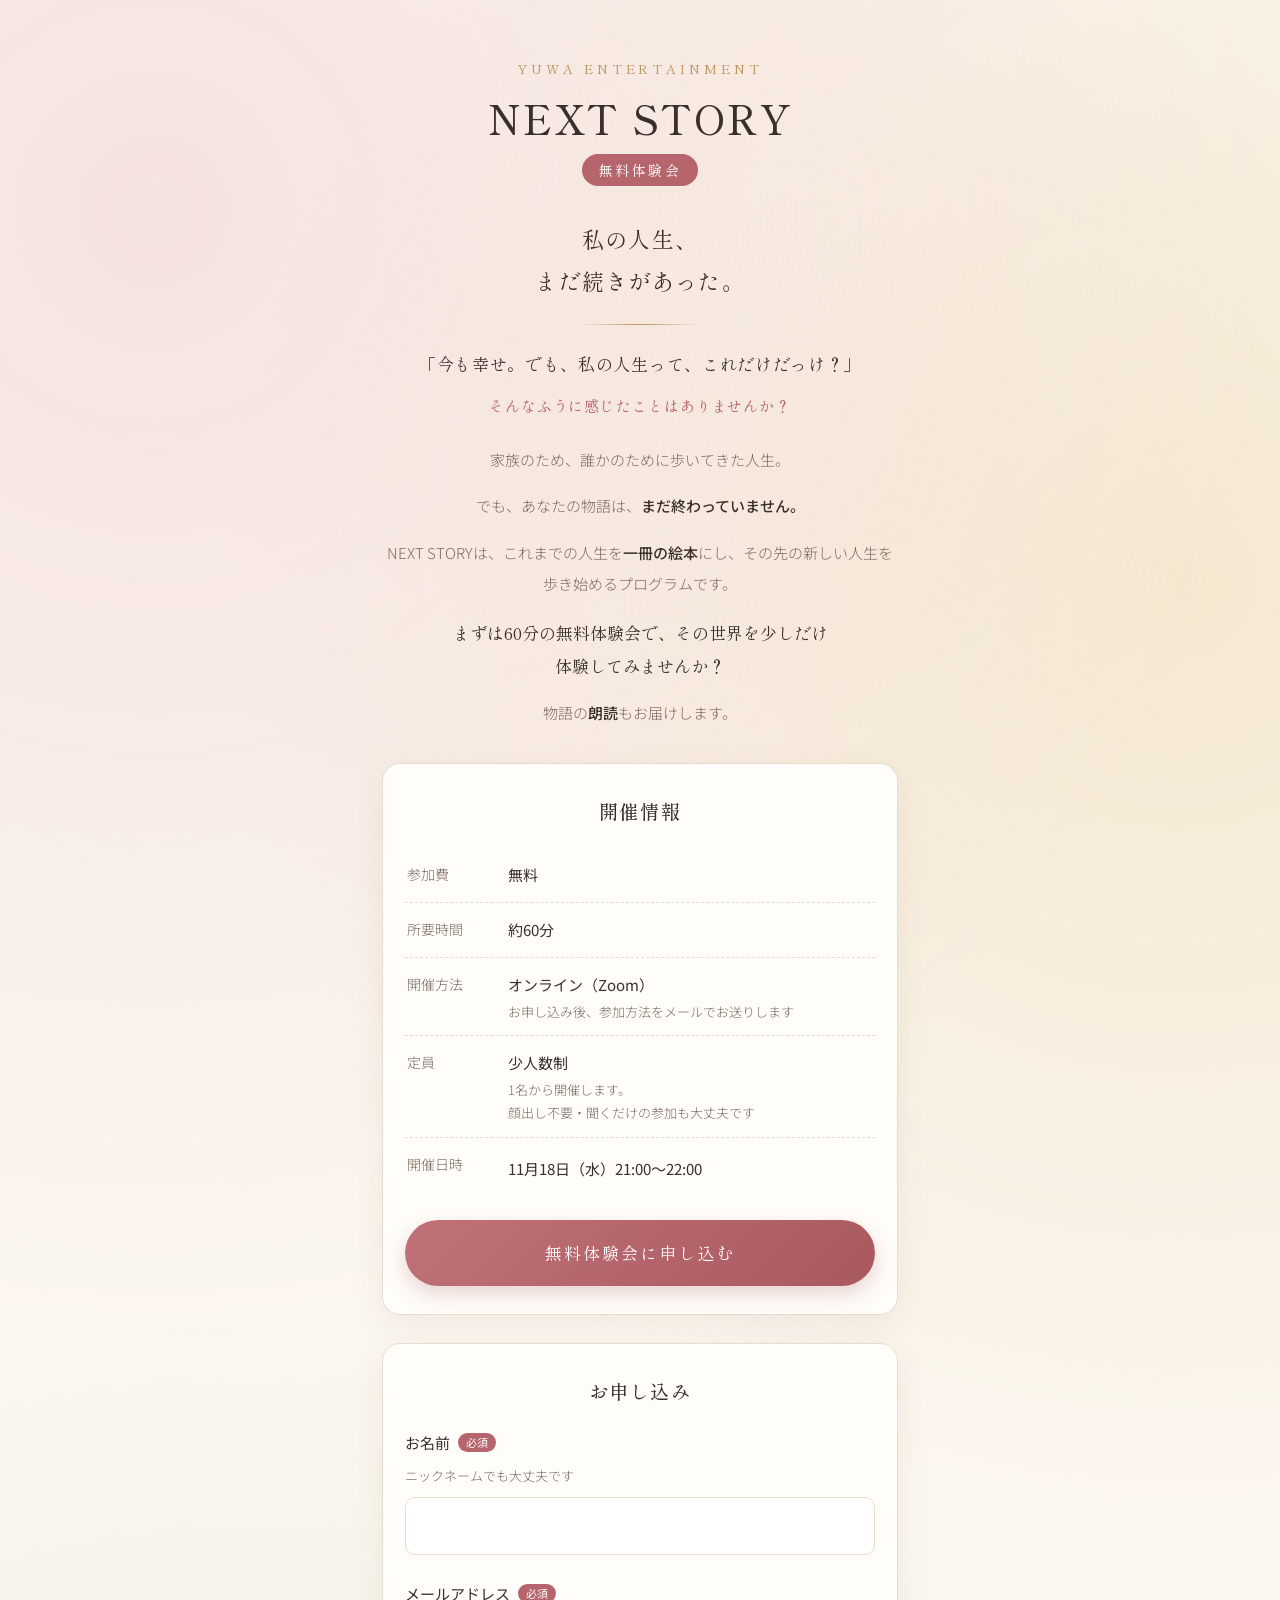
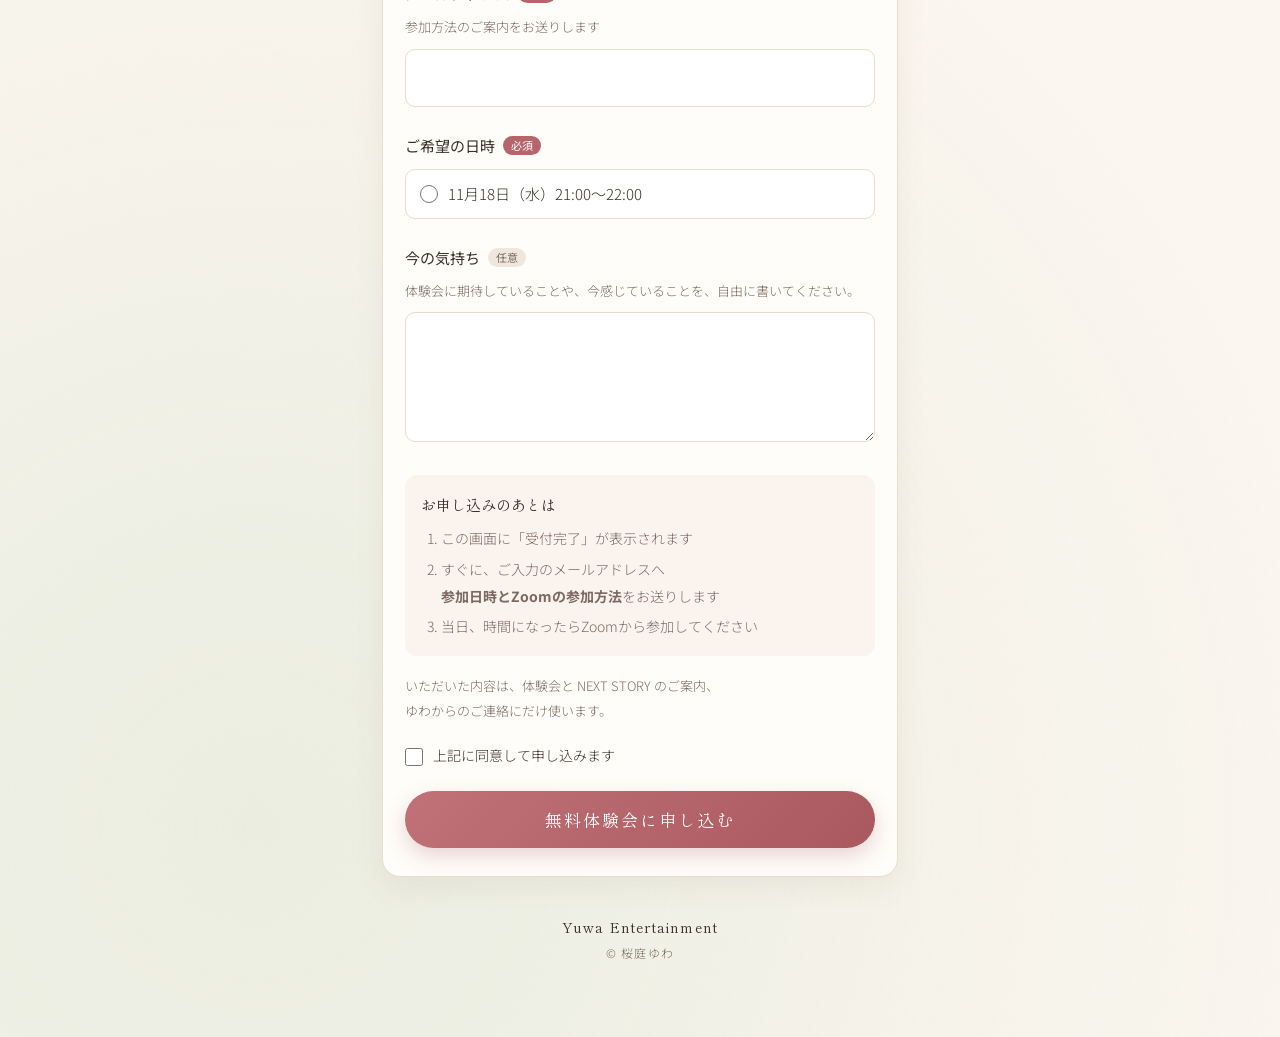
==== index.html @ d1884778 "体験会第1回の日時を11/18(水)21:00に設定 Co-Authored-By: Claude Opus 5.5 <noreply@anthropic.com> Claude-Session: h" ====
<!DOCTYPE html>
<html lang="ja">
<head>
<meta charset="UTF-8">
<meta name="viewport" content="width=device-width, initial-scale=1.0">
<meta name="color-scheme" content="light only">
<title>NEXT STORY 無料体験会｜Yuwa Entertainment</title>
<meta name="description" content="私の人生、まだ続きがあった。これまでの人生を一冊の絵本にし、その先の新しい人生を歩き始めるプログラム NEXT STORY。物語の朗読もお届けする、60分の無料オンライン体験会のお申し込みページです。">
<link rel="preconnect" href="https://fonts.googleapis.com">
<link rel="preconnect" href="https://fonts.gstatic.com" crossorigin>
<link href="https://fonts.googleapis.com/css2?family=Shippori+Mincho:wght@400;500;600&family=Noto+Sans+JP:wght@300;400;500&display=swap" rel="stylesheet">
<style>
  :root{
    color-scheme:light only;
    --bg:#FBF6EF;
    --paper:#FFFDF9;
    --ink:#3B2F2A;
    --ink-soft:#7A6A60;
    --rose:#B5656B;
    --rose-soft:#F3DCDA;
    --gold:#B8925A;
    --line:#E8DCCD;
    --serif:'Shippori Mincho',serif;
    --sans:'Noto Sans JP',sans-serif;
  }
  *{margin:0;padding:0;box-sizing:border-box}
  html{background:var(--bg);scroll-behavior:smooth}
  body{
    font-family:var(--sans);font-weight:300;color:var(--ink);line-height:2;
    -webkit-font-smoothing:antialiased;
    background:
      radial-gradient(circle at 12% 8%, rgba(243,220,218,.75), transparent 42%),
      radial-gradient(circle at 92% 22%, rgba(236,214,170,.45), transparent 40%),
      radial-gradient(circle at 20% 92%, rgba(214,226,206,.45), transparent 42%),
      var(--bg);
    min-height:100vh;
  }
  .wrap{max-width:560px;margin:0 auto;padding:56px 22px 72px}

  /* 日本語の不自然な折り返しを防ぐ：意味のかたまりごとに改行させる */
  .nw{display:inline-block}
  h1,.catch,.voice,.to-you{text-wrap:balance}

  header{text-align:center;margin-bottom:34px}
  .eyebrow{font-family:var(--serif);font-size:13px;letter-spacing:.3em;color:var(--gold)}
  h1{font-family:var(--serif);font-weight:500;font-size:40px;letter-spacing:.06em;line-height:1.3;margin:10px 0 6px}
  .sub{
    display:inline-block;font-family:var(--serif);font-size:14px;letter-spacing:.2em;color:#fff;
    background:var(--rose);border-radius:30px;padding:2px 16px;margin-top:4px;
  }
  .catch{font-family:var(--serif);font-size:22px;line-height:1.9;margin:32px 0 8px;letter-spacing:.06em}
  .flourish{display:block;width:120px;height:1px;margin:22px auto;background:linear-gradient(90deg,transparent,var(--gold),transparent)}

  .voice{font-family:var(--serif);font-size:17px;line-height:2;letter-spacing:.04em}
  .to-you{font-family:var(--serif);font-size:15px;color:var(--rose);margin:10px 0 24px;letter-spacing:.06em}
  .lead{font-size:15px;color:var(--ink-soft);text-align:center;line-height:2.05}
  .lead p+p{margin-top:16px}
  .lead strong{color:var(--ink);font-weight:500}
  .lead .invite{font-family:var(--serif);font-size:17px;color:var(--ink);line-height:1.95}

  .card{
    background:var(--paper);border:1px solid var(--line);border-radius:18px;
    padding:28px 22px;box-shadow:0 10px 30px rgba(120,90,70,.08);margin-bottom:28px;
  }
  .card h2{font-family:var(--serif);font-weight:500;font-size:19px;text-align:center;margin-bottom:18px;letter-spacing:.08em}

  /* 開催情報 */
  .facts{list-style:none}
  .facts li{display:flex;gap:14px;padding:12px 2px;border-bottom:1px dashed var(--line);font-size:15px}
  .facts li:last-child{border-bottom:none}
  .facts .k{flex:none;width:6.2em;color:var(--ink-soft);font-size:14px}
  .facts .v{font-weight:400}
  .facts .v small{display:block;font-weight:300;font-size:13px;color:var(--ink-soft);line-height:1.8}
  .dates{list-style:none;margin-top:2px}
  .dates li{border:none;padding:2px 0;display:block;font-size:15px}

  .cta{
    display:block;text-align:center;text-decoration:none;
    font-family:var(--serif);font-size:17px;letter-spacing:.12em;color:#fff;
    background:linear-gradient(135deg,#C07278,#A9585E);border:none;border-radius:40px;
    padding:16px;margin-top:22px;box-shadow:0 8px 20px rgba(169,88,94,.25);
  }

  /* フォーム */
  .field{margin-bottom:24px}
  label.q,span.q{display:block;font-size:15px;font-weight:400;margin-bottom:8px}
  .req,.opt{display:inline-block;font-size:11px;line-height:1;padding:4px 8px;border-radius:20px;margin-left:8px;vertical-align:2px}
  .req{background:var(--rose);color:#fff}
  .opt{background:#EFE7DD;color:var(--ink-soft)}
  .hint{font-size:13px;color:var(--ink-soft);margin:-2px 0 10px;line-height:1.8}
  input[type=text],input[type=email],textarea{
    width:100%;font:inherit;font-size:16px;color:var(--ink);background:#fff;
    border:1px solid var(--line);border-radius:10px;padding:12px 14px;outline:none;
    transition:border-color .2s, box-shadow .2s;
  }
  textarea{min-height:130px;resize:vertical;line-height:1.8}
  input:focus,textarea:focus{border-color:var(--rose);box-shadow:0 0 0 3px var(--rose-soft)}
  .choices{display:grid;gap:8px}
  .choices label{
    display:flex;align-items:center;gap:10px;border:1px solid var(--line);border-radius:10px;
    padding:12px 14px;font-size:15px;background:#fff;cursor:pointer;transition:all .2s;line-height:1.6;
  }
  .choices input{width:18px;height:18px;accent-color:var(--rose);flex:none}
  .choices label:has(input:checked){border-color:var(--rose);background:var(--rose-soft);font-weight:400}

  .after{background:#FBF3EE;border-radius:12px;padding:16px;margin:4px 0 18px;font-size:14px;color:var(--ink-soft);line-height:1.9}
  .after-title{font-family:var(--serif);font-size:15px;color:var(--ink);margin-bottom:6px}
  .after ol{padding-left:1.4em}
  .after li+li{margin-top:4px}

  .note{font-size:13px;color:var(--ink-soft);line-height:1.9;margin:6px 0 18px}
  .agree{display:flex;gap:10px;align-items:flex-start;font-size:14px;margin-bottom:22px}
  .agree input{margin-top:7px;width:18px;height:18px;accent-color:var(--rose);flex:none}

  button{
    width:100%;font-family:var(--serif);font-size:17px;letter-spacing:.12em;color:#fff;
    background:linear-gradient(135deg,#C07278,#A9585E);border:none;border-radius:40px;
    padding:16px;cursor:pointer;box-shadow:0 8px 20px rgba(169,88,94,.25);transition:transform .15s, opacity .2s;
  }
  button:active{transform:scale(.98)}
  button[disabled]{opacity:.6;cursor:default}
  .error{color:var(--rose);font-size:13px;margin-top:10px;text-align:center;display:none}

  #done{display:none;text-align:center}
  #done .catch{margin-top:6px}
  #done p{font-size:15px;color:var(--ink-soft);margin-top:14px}
  .chosen{
    display:inline-block;margin-top:10px;padding:10px 18px;border-radius:12px;
    background:var(--rose-soft);color:var(--ink);font-weight:400;font-size:16px;
  }

  footer{text-align:center;margin-top:36px;font-size:12px;color:var(--ink-soft);letter-spacing:.1em}
  footer .brand{font-family:var(--serif);font-size:14px;color:var(--ink)}

  @media (max-width:380px){
    .wrap{padding:44px 16px 60px}
    h1{font-size:34px}
    .catch{font-size:20px}
    .voice{font-size:15.5px}
    .lead{font-size:14px}
    .lead .invite{font-size:16px}
    .card{padding:24px 16px}
    .facts .k{width:5.6em}
    label.q,span.q{font-size:14.5px}
  }
</style>
</head>
<body>
<div class="wrap">

  <header>
    <div class="eyebrow">YUWA ENTERTAINMENT</div>
    <h1>NEXT STORY</h1>
    <div class="sub">無料体験会</div>

    <p class="catch">私の人生、<br>まだ続きがあった。</p>
    <span class="flourish"></span>

    <p class="voice"><span class="nw">「今も幸せ。</span><span class="nw">でも、私の人生って、</span><span class="nw">これだけだっけ？」</span></p>
    <p class="to-you"><span class="nw">そんなふうに感じたことは</span><span class="nw">ありませんか？</span></p>

    <div class="lead">
      <p><span class="nw">家族のため、</span><span class="nw">誰かのために</span><span class="nw">歩いてきた人生。</span></p>
      <p><span class="nw">でも、あなたの物語は、</span><span class="nw"><strong>まだ終わっていません。</strong></span></p>
      <p><span class="nw">NEXT STORYは、</span><span class="nw">これまでの人生を</span><span class="nw"><strong>一冊の絵本</strong>にし、</span><span class="nw">その先の新しい人生を</span><span class="nw">歩き始めるプログラムです。</span></p>
      <p class="invite"><span class="nw">まずは60分の無料体験会で、</span><span class="nw">その世界を少しだけ</span><span class="nw">体験してみませんか？</span></p>
      <p><span class="nw">物語の<strong>朗読</strong>も</span><span class="nw">お届けします。</span></p>
    </div>
  </header>

  <section class="card" aria-labelledby="info-h">
    <h2 id="info-h">開催情報</h2>
    <ul class="facts">
      <li><span class="k">参加費</span><span class="v">無料</span></li>
      <li><span class="k">所要時間</span><span class="v">約60分</span></li>
      <li><span class="k">開催方法</span><span class="v">オンライン（Zoom）<small>お申し込み後、参加方法をメールでお送りします</small></span></li>
      <li><span class="k">定員</span><span class="v">少人数制<small><span class="nw">1名から開催します。</span><span class="nw">顔出し不要・聞くだけの参加も大丈夫です</span></small></span></li>
      <li><span class="k">開催日時</span><span class="v"><ul class="dates" id="dateList"></ul></span></li>
    </ul>
    <a class="cta" href="#apply">無料体験会に申し込む</a>
  </section>

  <section class="card" id="apply" aria-labelledby="form-h">
    <h2 id="form-h">お申し込み</h2>
    <form id="form" novalidate>
      <div class="field">
        <label class="q" for="name">お名前<span class="req">必須</span></label>
        <p class="hint">ニックネームでも大丈夫です</p>
        <input type="text" id="name" name="name" autocomplete="name" required>
      </div>

      <div class="field">
        <label class="q" for="email">メールアドレス<span class="req">必須</span></label>
        <p class="hint">参加方法のご案内をお送りします</p>
        <input type="email" id="email" name="email" autocomplete="email" inputmode="email" required>
      </div>

      <div class="field">
        <span class="q">ご希望の日時<span class="req">必須</span></span>
        <div class="choices" id="dateChoices" role="radiogroup"></div>
      </div>

      <div class="field">
        <label class="q" for="message">今の気持ち<span class="opt">任意</span></label>
        <p class="hint"><span class="nw">体験会に期待していることや、</span><span class="nw">今感じていることを、</span><span class="nw">自由に書いてください。</span></p>
        <textarea id="message" name="message"></textarea>
      </div>

      <div class="after">
        <p class="after-title">お申し込みのあとは</p>
        <ol>
          <li><span class="nw">この画面に「受付完了」が</span><span class="nw">表示されます</span></li>
          <li><span class="nw">すぐに、ご入力のメールアドレスへ</span><span class="nw"><strong>参加日時とZoomの参加方法</strong>を</span><span class="nw">お送りします</span></li>
          <li><span class="nw">当日、時間になったら</span><span class="nw">Zoomから参加してください</span></li>
        </ol>
      </div>

      <p class="note"><span class="nw">いただいた内容は、</span><span class="nw">体験会と NEXT STORY のご案内、</span><span class="nw">ゆわからのご連絡にだけ使います。</span></p>

      <label class="agree">
        <input type="checkbox" id="agree" required>
        <span>上記に同意して申し込みます</span>
      </label>

      <!-- ロボット対策（人には見えない欄） -->
      <input type="text" name="website" tabindex="-1" autocomplete="off" style="position:absolute;left:-9999px" aria-hidden="true">

      <button type="submit" id="submit">無料体験会に申し込む</button>
      <p class="error" id="error"></p>
    </form>
  </section>

  <section class="card" id="done" aria-live="polite">
    <div class="eyebrow">THANK YOU</div>
    <p class="catch">お申し込みを<br>受け付けました。</p>
    <div class="chosen" id="chosenDate"></div>
    <span class="flourish"></span>
    <p><span class="nw">ご入力のメールアドレスへ、</span><span class="nw">参加日時とZoomの参加方法を</span><span class="nw">お送りしました。</span></p>
    <p><span class="nw">届いていない場合は、</span><span class="nw">迷惑メールフォルダも</span><span class="nw">ご確認ください。</span></p>
    <p><span class="nw">当日、あなたにお会いできるのを</span><span class="nw">楽しみにしています。</span></p>
    <p style="text-align:right;font-family:var(--serif);color:var(--ink)">ゆわ</p>
  </section>

  <footer>
    <div class="brand">Yuwa Entertainment</div>
    <div>© 桜庭ゆわ</div>
  </footer>
</div>

<script>
  // ★ 開催日時：確定したらここを書きかえる（GASの DATES と同じ文字にすること）★
  const DATES = [
    '11月18日（水）21:00〜22:00',
  ];

  // ★ GASをデプロイしたら、ここにウェブアプリのURLを貼る ★
  const GAS_URL = 'PASTE_GAS_WEB_APP_URL_HERE';

  // 日時を「開催情報」と「フォームの選択肢」に表示
  const list = document.getElementById('dateList');
  const choices = document.getElementById('dateChoices');
  DATES.forEach((d, i) => {
    const li = document.createElement('li'); li.textContent = d; list.appendChild(li);
    const label = document.createElement('label');
    const input = document.createElement('input');
    input.type = 'radio'; input.name = 'date'; input.value = d; if (i === 0) input.required = true;
    label.appendChild(input); label.appendChild(document.createTextNode(d));
    choices.appendChild(label);
  });

  const form = document.getElementById('form');
  const btn = document.getElementById('submit');
  const err = document.getElementById('error');
  function showError(msg){ err.textContent = msg; err.style.display = 'block'; }

  form.addEventListener('submit', async (e) => {
    e.preventDefault();
    err.style.display = 'none';

    const name = form.name.value.trim();
    const email = form.email.value.trim();
    const date = (form.querySelector('input[name=date]:checked') || {}).value;
    const agree = document.getElementById('agree').checked;

    if (!name) return showError('お名前を入力してください');
    if (!/^[^\s@]+@[^\s@]+\.[^\s@]+$/.test(email)) return showError('メールアドレスを確認してください');
    if (!date) return showError('ご希望の日時を選んでください');
    if (!agree) return showError('同意のチェックをお願いします');

    btn.disabled = true;
    btn.textContent = '送信中…';

    const data = new URLSearchParams({
      name, email, date,
      message: form.message.value.trim(),
      website: form.website.value,
      page: location.href
    });

    try {
      await fetch(GAS_URL, { method: 'POST', mode: 'no-cors', body: data });
      document.getElementById('apply').style.display = 'none';
      document.getElementById('chosenDate').textContent = date;
      const done = document.getElementById('done');
      done.style.display = 'block';
      window.scrollTo({ top: done.offsetTop - 20, behavior: 'smooth' });
    } catch (e) {
      btn.disabled = false;
      btn.textContent = '無料体験会に申し込む';
      showError('送信できませんでした。電波のよい場所で、もう一度お試しください。');
    }
  });
</script>
</body>
</html>
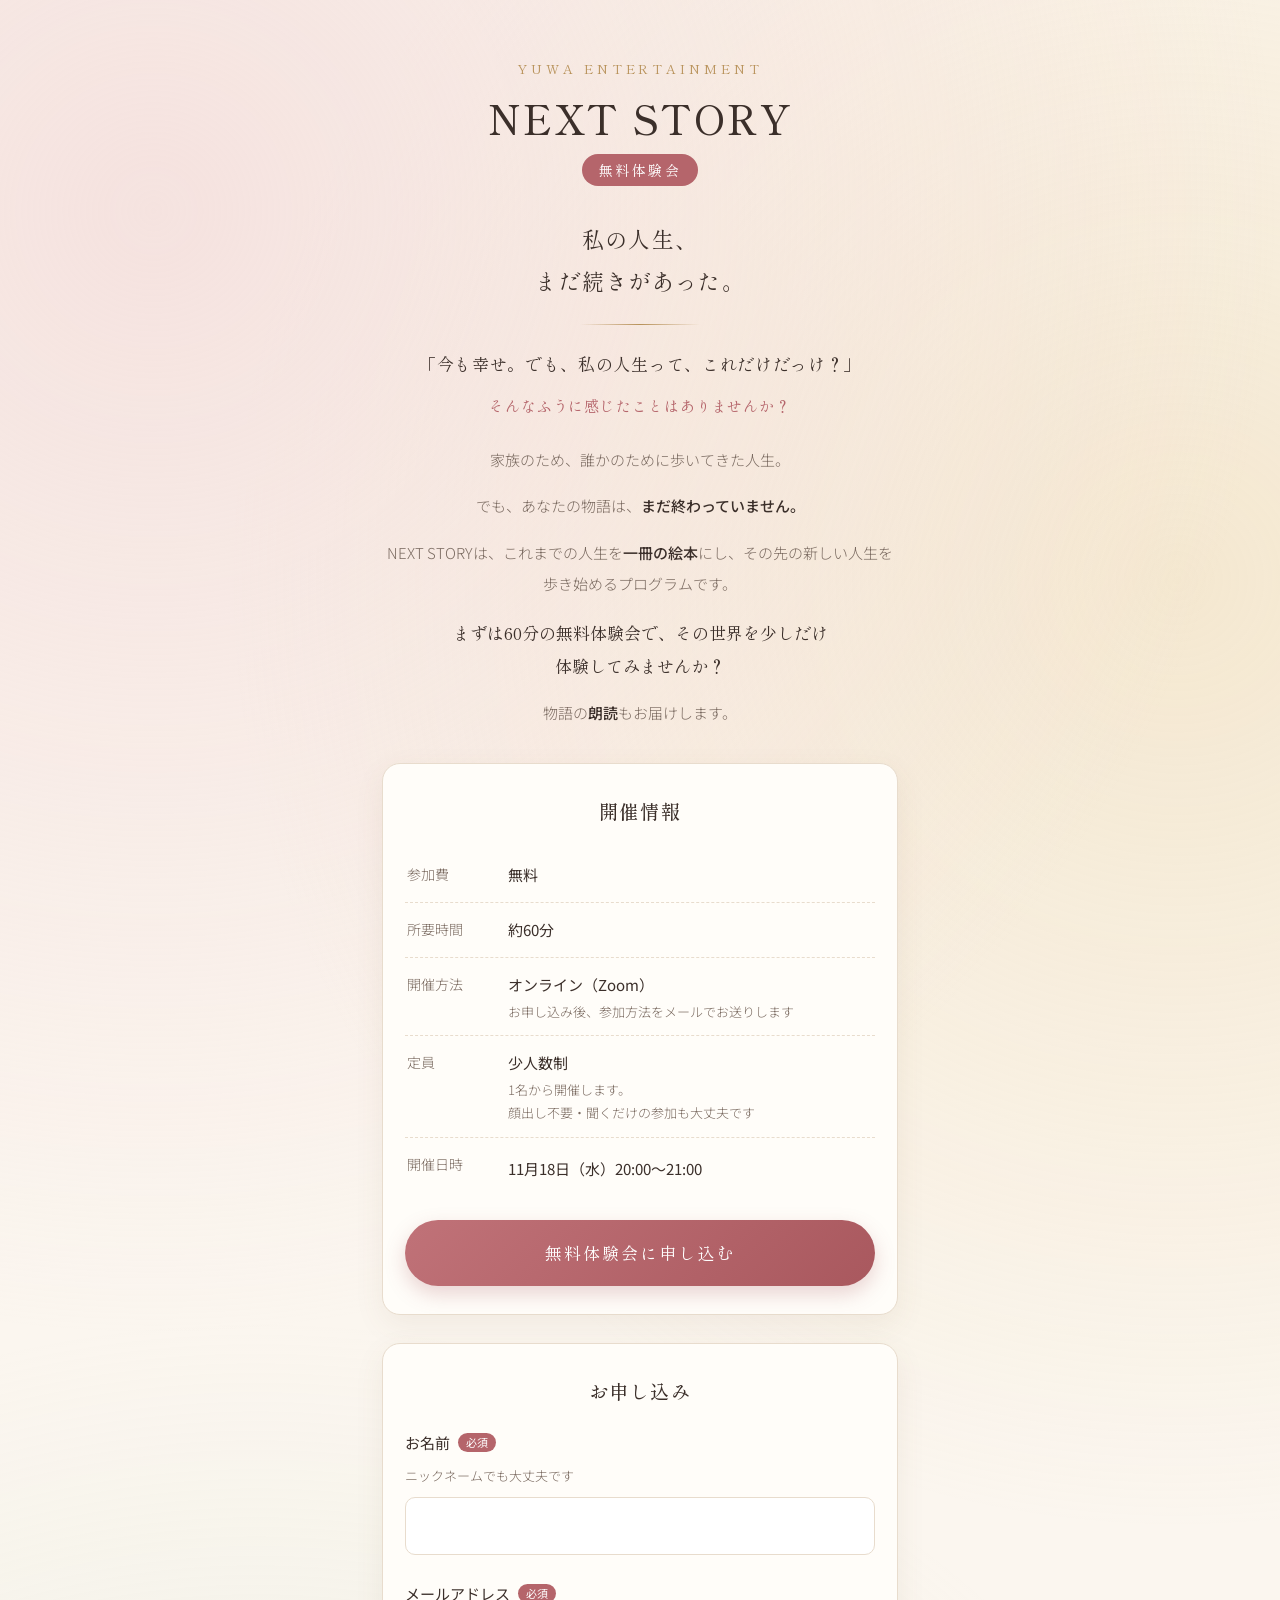
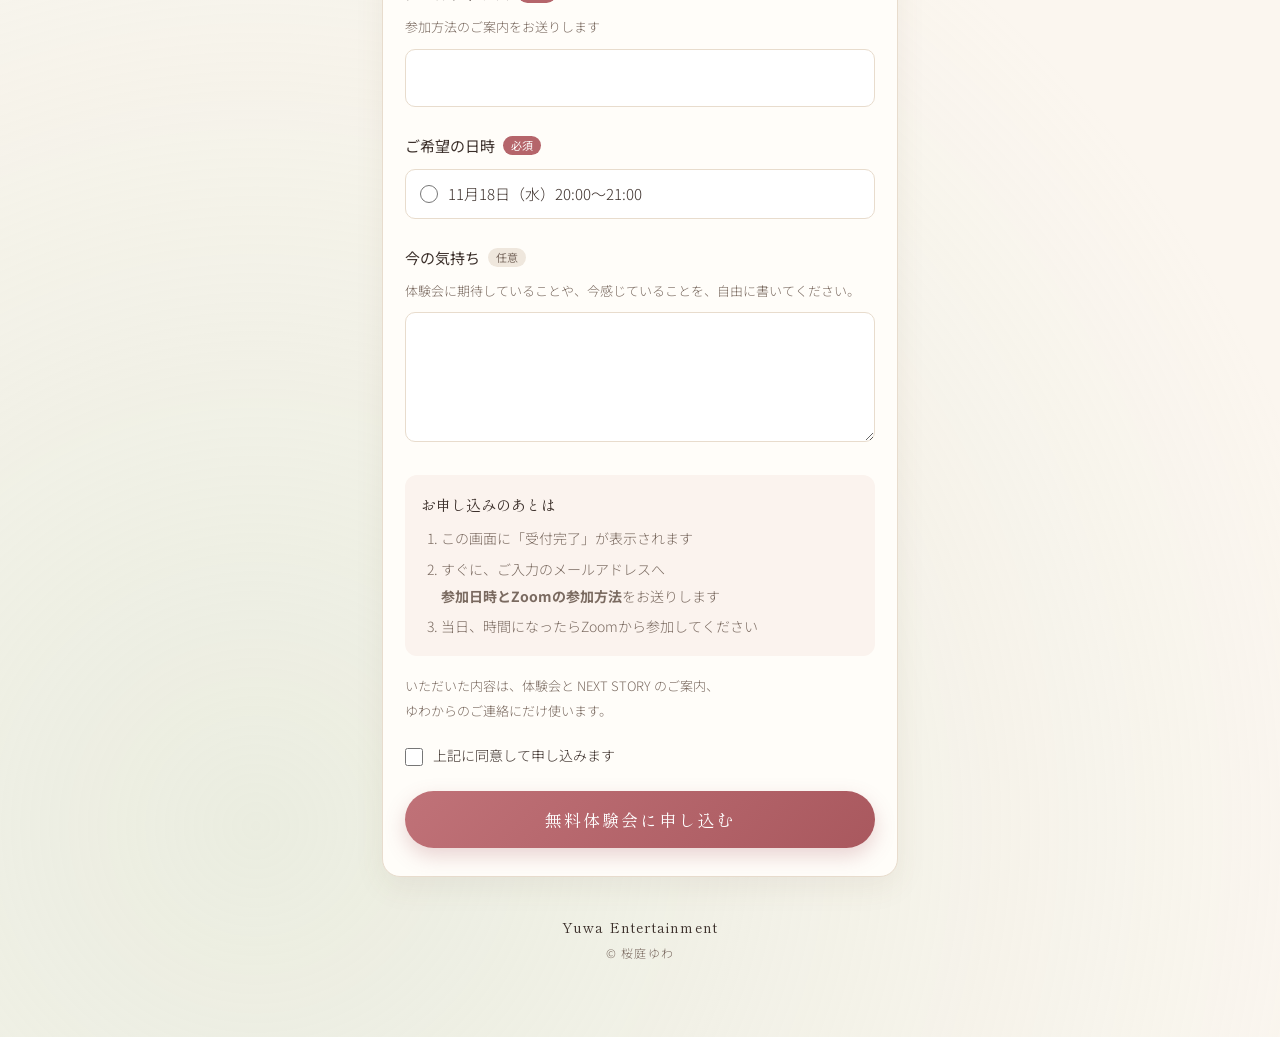
==== commit 1ff71c6f: "体験会第1回を20:00開始に変更 Co-Authored-By: Claude Opus 5.5 <noreply@anthropic.com> Claude-Session: https://cl" ====
--- a/index.html
+++ b/index.html
@@ -250,7 +250,7 @@
 <script>
   // ★ 開催日時：確定したらここを書きかえる（GASの DATES と同じ文字にすること）★
   const DATES = [
-    '11月18日（水）21:00〜22:00',
+    '11月18日（水）20:00〜21:00',
   ];
 
   // ★ GASをデプロイしたら、ここにウェブアプリのURLを貼る ★
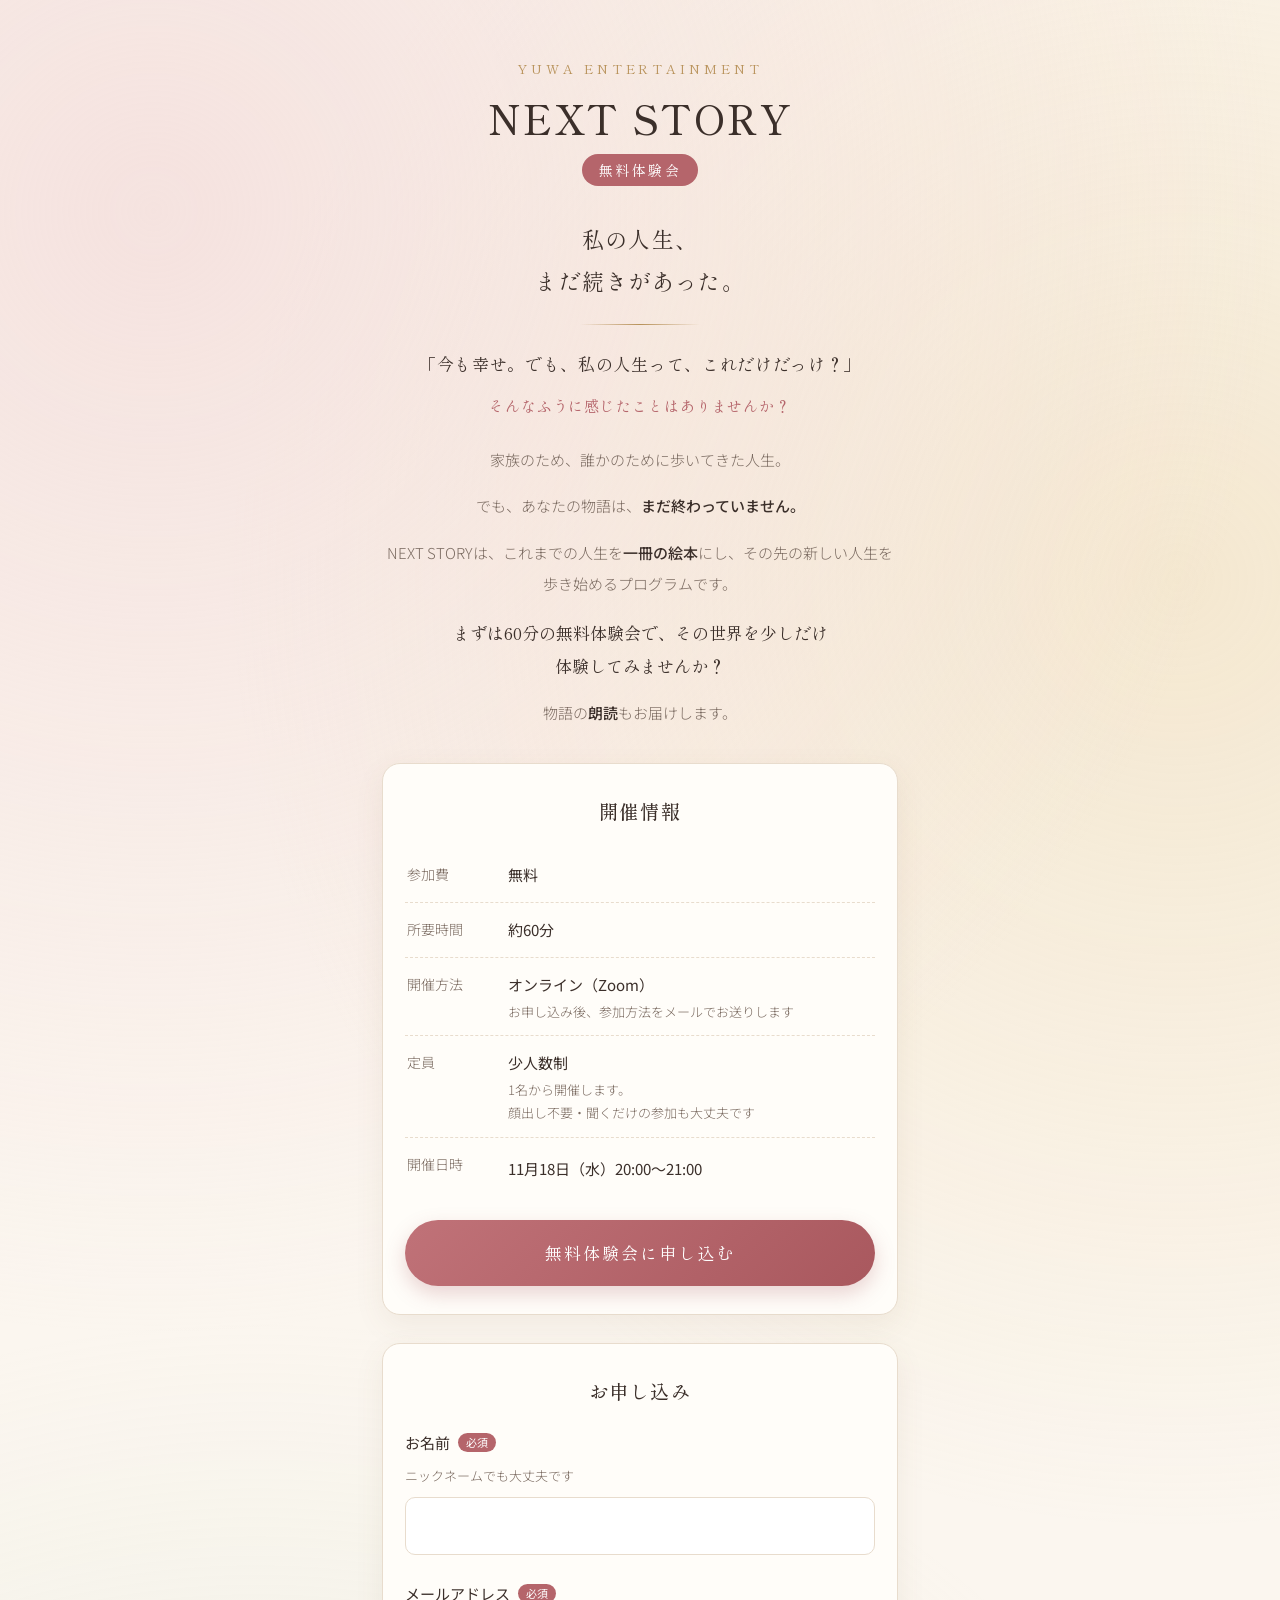
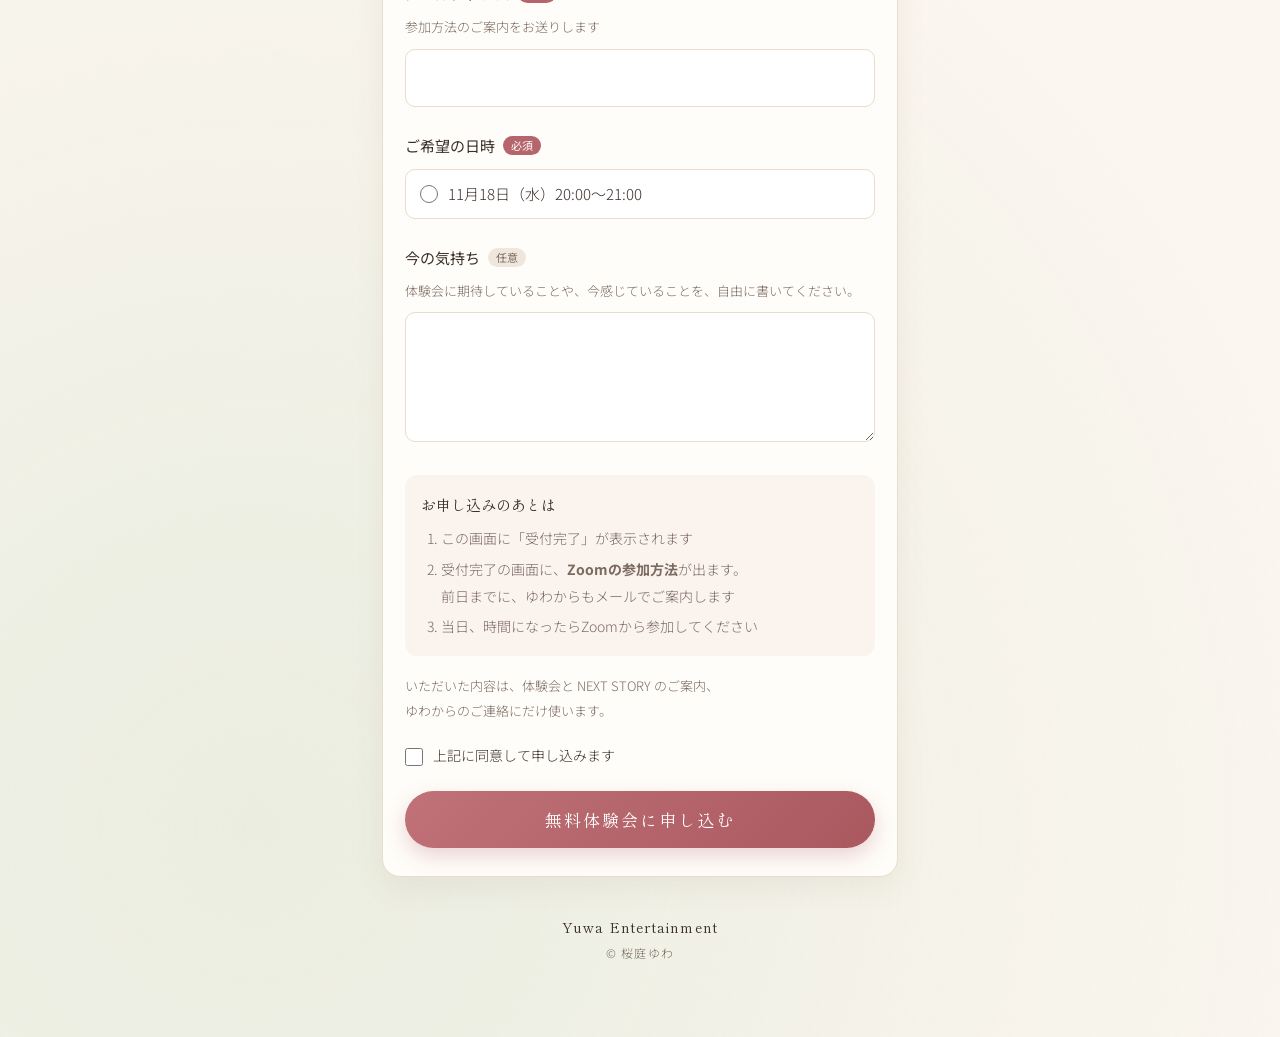
==== commit 451af9d3: "体験会申込をFormspreeで仮オープン（受付完了画面にZoomを表示） Co-Authored-By: Claude Opus 5.5 <noreply@anthropic.com> Claude" ====
--- a/index.html
+++ b/index.html
@@ -210,7 +210,8 @@
         <p class="after-title">お申し込みのあとは</p>
         <ol>
           <li><span class="nw">この画面に「受付完了」が</span><span class="nw">表示されます</span></li>
-          <li><span class="nw">すぐに、ご入力のメールアドレスへ</span><span class="nw"><strong>参加日時とZoomの参加方法</strong>を</span><span class="nw">お送りします</span></li>
+          <li data-gas-only><span class="nw">すぐに、ご入力のメールアドレスへ</span><span class="nw"><strong>参加日時とZoomの参加方法</strong>を</span><span class="nw">お送りします</span></li>
+          <li data-fs-only style="display:none"><span class="nw">受付完了の画面に、</span><span class="nw"><strong>Zoomの参加方法</strong>が出ます。</span><span class="nw">前日までに、ゆわからもメールでご案内します</span></li>
           <li><span class="nw">当日、時間になったら</span><span class="nw">Zoomから参加してください</span></li>
         </ol>
       </div>
@@ -234,9 +235,17 @@
     <div class="eyebrow">THANK YOU</div>
     <p class="catch">お申し込みを<br>受け付けました。</p>
     <div class="chosen" id="chosenDate"></div>
+    <div id="zoomBox" class="after" style="display:none;text-align:left;margin-top:18px">
+      <p class="after-title">当日の参加方法（Zoom）</p>
+      <p>時間になったら、こちらから入室してください。<br>
+        <a id="zoomLink" href="#" style="color:var(--rose);word-break:break-all"></a><br>
+        ミーティングID：<span id="zoomId"></span></p>
+      <p><strong>この画面をスクリーンショットして、保存しておいてください。</strong><br>
+        前日までに、ゆわからもメールでご案内します。</p>
+    </div>
     <span class="flourish"></span>
-    <p><span class="nw">ご入力のメールアドレスへ、</span><span class="nw">参加日時とZoomの参加方法を</span><span class="nw">お送りしました。</span></p>
-    <p><span class="nw">届いていない場合は、</span><span class="nw">迷惑メールフォルダも</span><span class="nw">ご確認ください。</span></p>
+    <p data-gas-only><span class="nw">ご入力のメールアドレスへ、</span><span class="nw">参加日時とZoomの参加方法を</span><span class="nw">お送りしました。</span></p>
+    <p data-gas-only><span class="nw">届いていない場合は、</span><span class="nw">迷惑メールフォルダも</span><span class="nw">ご確認ください。</span></p>
     <p><span class="nw">当日、あなたにお会いできるのを</span><span class="nw">楽しみにしています。</span></p>
     <p style="text-align:right;font-family:var(--serif);color:var(--ink)">ゆわ</p>
   </section>
@@ -253,8 +262,22 @@
     '11月18日（水）20:00〜21:00',
   ];
 
-  // ★ GASをデプロイしたら、ここにウェブアプリのURLを貼る ★
+  // ★ 受付のしくみ：'formspree'（仮）か 'gas'（本番）★
+  const MODE = 'formspree';
+  const FORMSPREE_URL = 'https://formspree.io/f/mgaajvyd';
+  // ★ GASをデプロイしたら、ここにウェブアプリのURLを貼って MODE を 'gas' にする ★
   const GAS_URL = 'PASTE_GAS_WEB_APP_URL_HERE';
+  // Formspree のあいだは、受付完了画面に参加方法を表示する
+  const ZOOM_URL = 'https://us06web.zoom.us/j/3745046624';
+  const ZOOM_ID = '374 504 6624';
+
+  document.getElementById('zoomLink').href = ZOOM_URL;
+  document.getElementById('zoomLink').textContent = ZOOM_URL;
+  document.getElementById('zoomId').textContent = ZOOM_ID;
+  if (MODE === 'formspree') {
+    document.querySelectorAll('[data-gas-only]').forEach(el => el.style.display = 'none');
+    document.querySelectorAll('[data-fs-only]').forEach(el => el.style.display = '');
+  }
 
   // 日時を「開催情報」と「フォームの選択肢」に表示
   const list = document.getElementById('dateList');
@@ -298,7 +321,17 @@
     });
 
     try {
-      await fetch(GAS_URL, { method: 'POST', mode: 'no-cors', body: data });
+      if (MODE === 'formspree') {
+        const res = await fetch(FORMSPREE_URL, {
+          method: 'POST',
+          headers: { 'Accept': 'application/json' },
+          body: new URLSearchParams({ 'お名前': name, 'メール': email, '希望日時': date, '今の気持ち': form.message.value.trim(), _replyto: email, _subject: 'NEXT STORY体験会 申込（' + date + '／' + name + '）', _gotcha: form.website.value })
+        });
+        if (!res.ok) throw new Error('send failed');
+        document.getElementById('zoomBox').style.display = 'block';
+      } else {
+        await fetch(GAS_URL, { method: 'POST', mode: 'no-cors', body: data });
+      }
       document.getElementById('apply').style.display = 'none';
       document.getElementById('chosenDate').textContent = date;
       const done = document.getElementById('done');
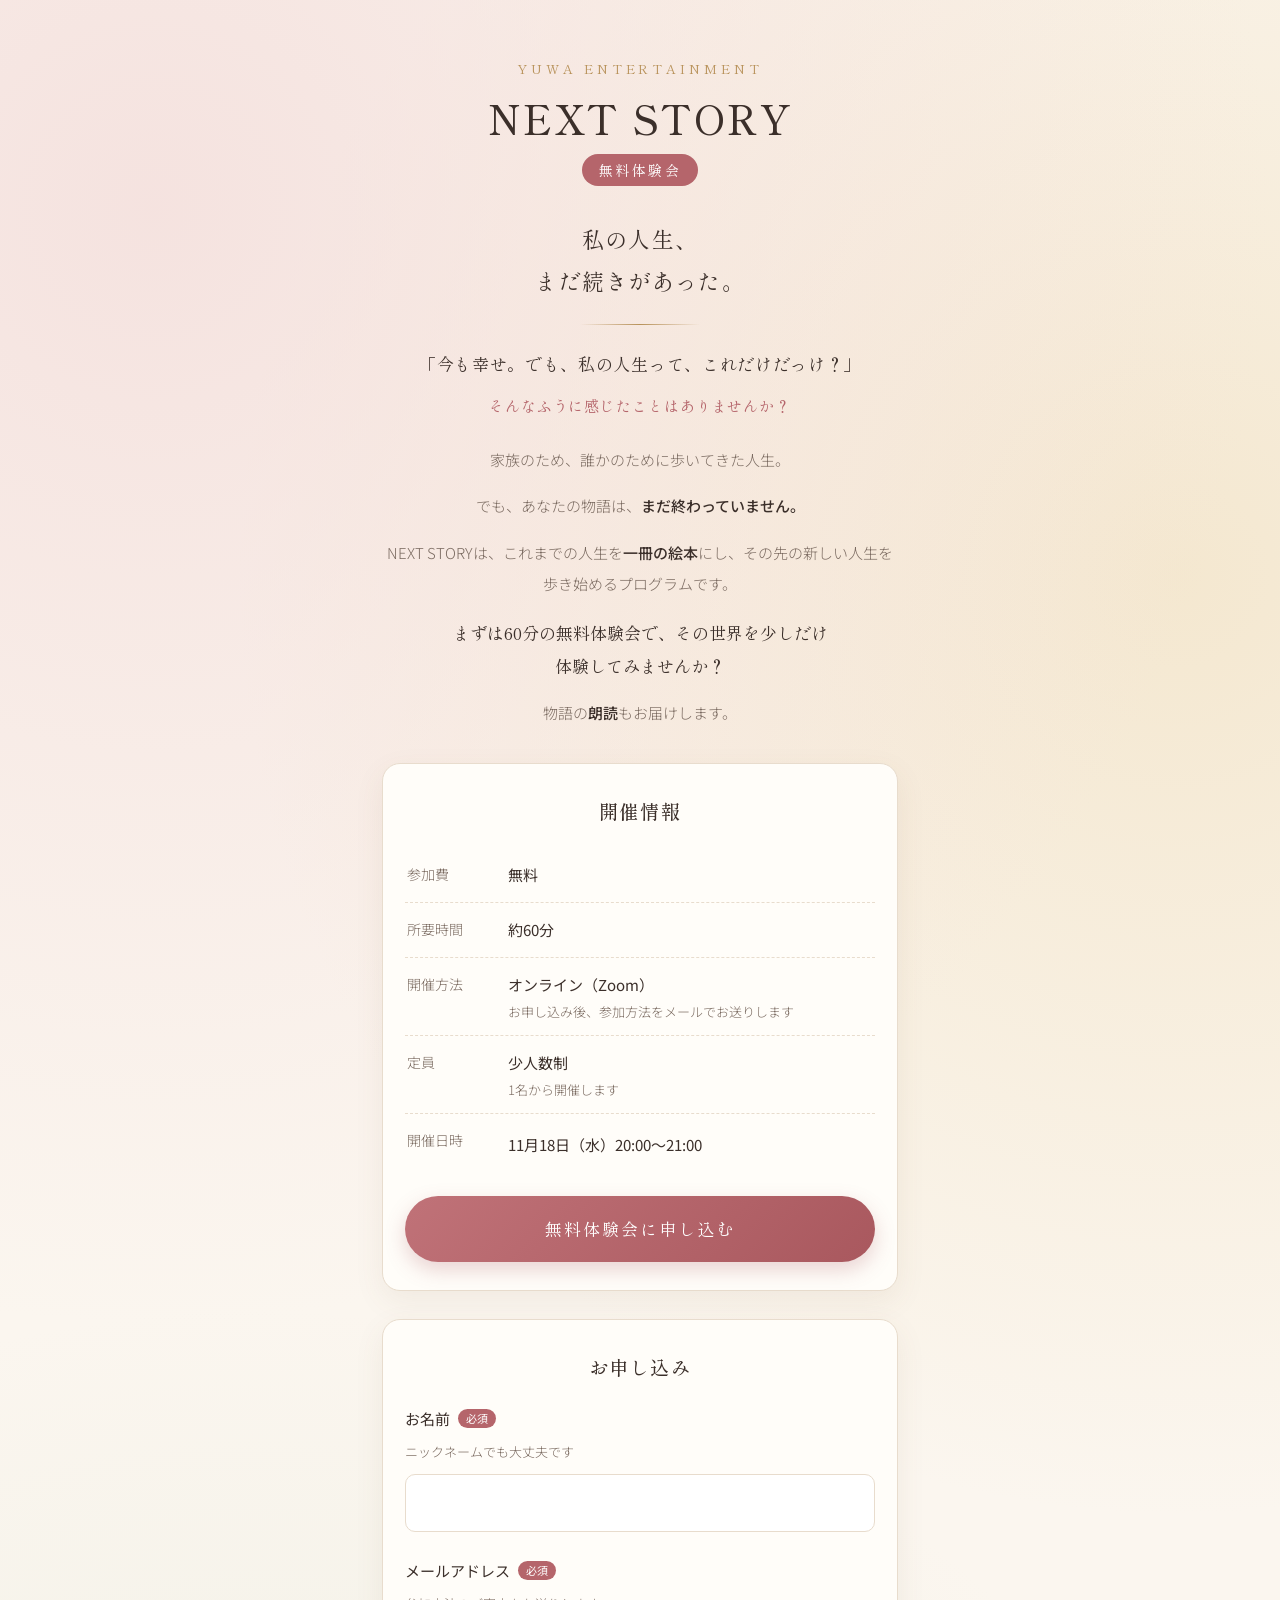
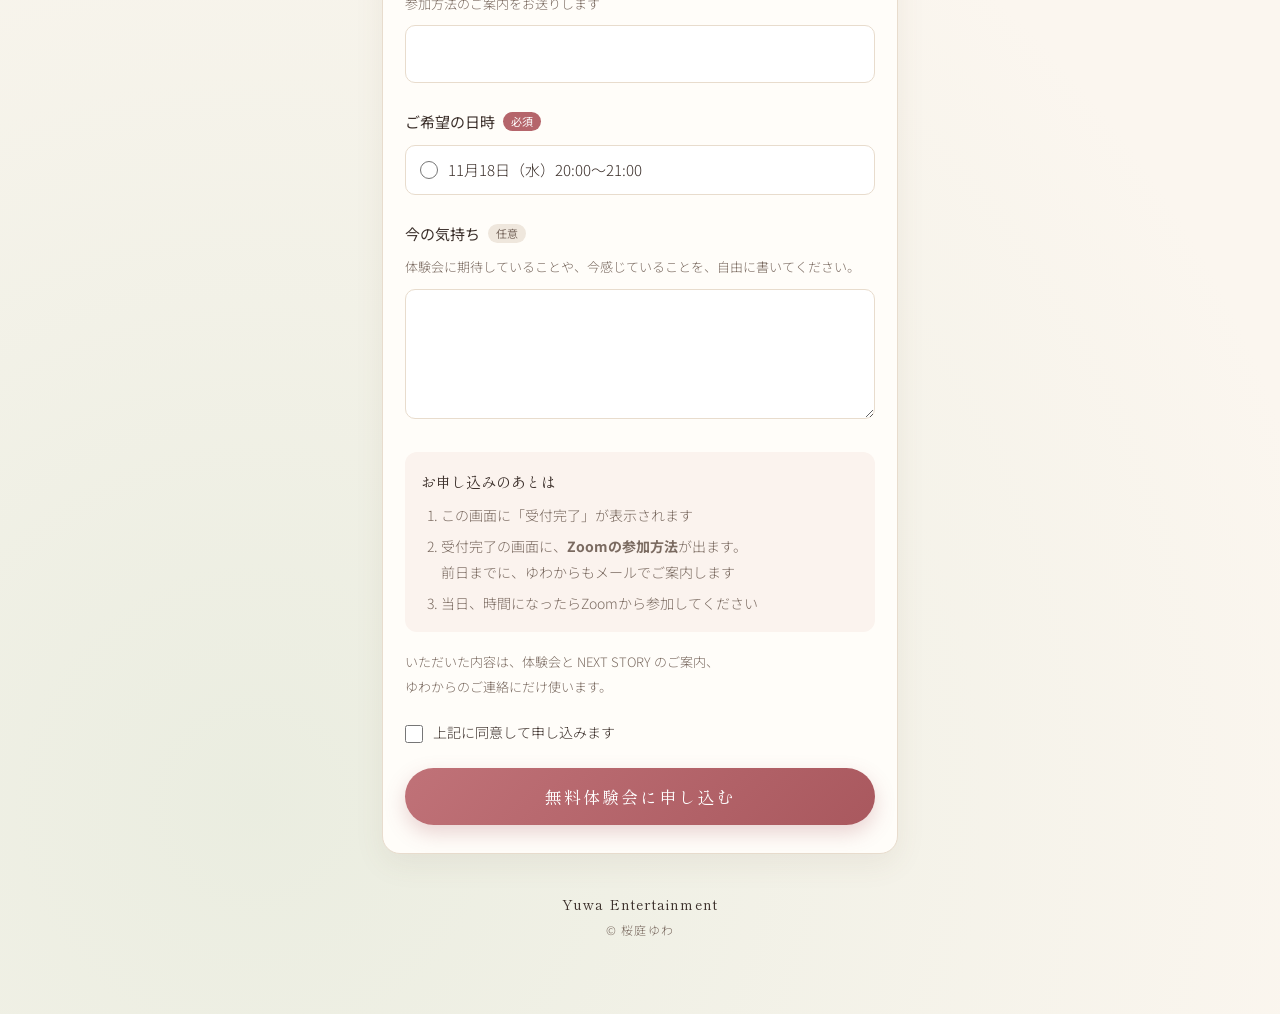
==== commit 388abee6: "「顔出し不要・聞くだけOK」の表記を削除 Co-Authored-By: Claude Opus 5.5 <noreply@anthropic.com> Claude-Session: https:/" ====
--- a/index.html
+++ b/index.html
@@ -174,7 +174,7 @@
       <li><span class="k">参加費</span><span class="v">無料</span></li>
       <li><span class="k">所要時間</span><span class="v">約60分</span></li>
       <li><span class="k">開催方法</span><span class="v">オンライン（Zoom）<small>お申し込み後、参加方法をメールでお送りします</small></span></li>
-      <li><span class="k">定員</span><span class="v">少人数制<small><span class="nw">1名から開催します。</span><span class="nw">顔出し不要・聞くだけの参加も大丈夫です</span></small></span></li>
+      <li><span class="k">定員</span><span class="v">少人数制<small><span class="nw">1名から開催します</span></small></span></li>
       <li><span class="k">開催日時</span><span class="v"><ul class="dates" id="dateList"></ul></span></li>
     </ul>
     <a class="cta" href="#apply">無料体験会に申し込む</a>
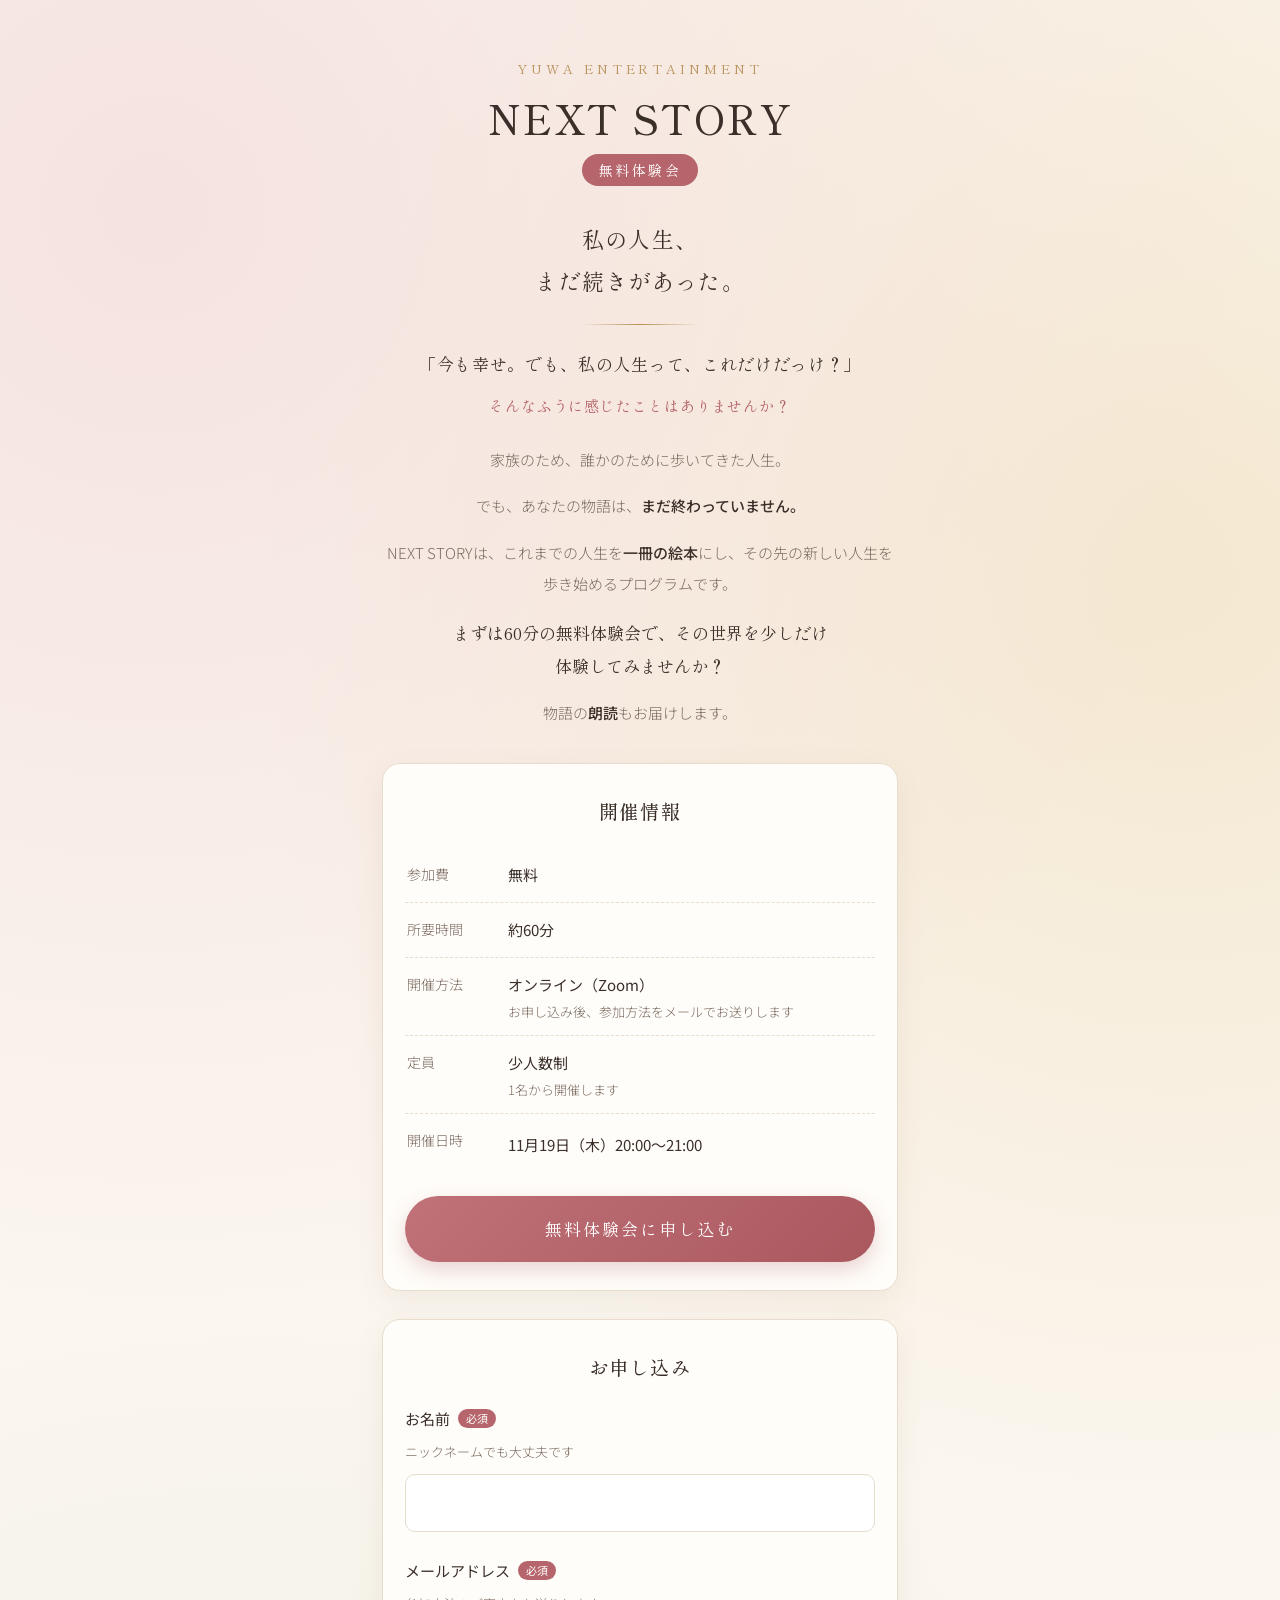
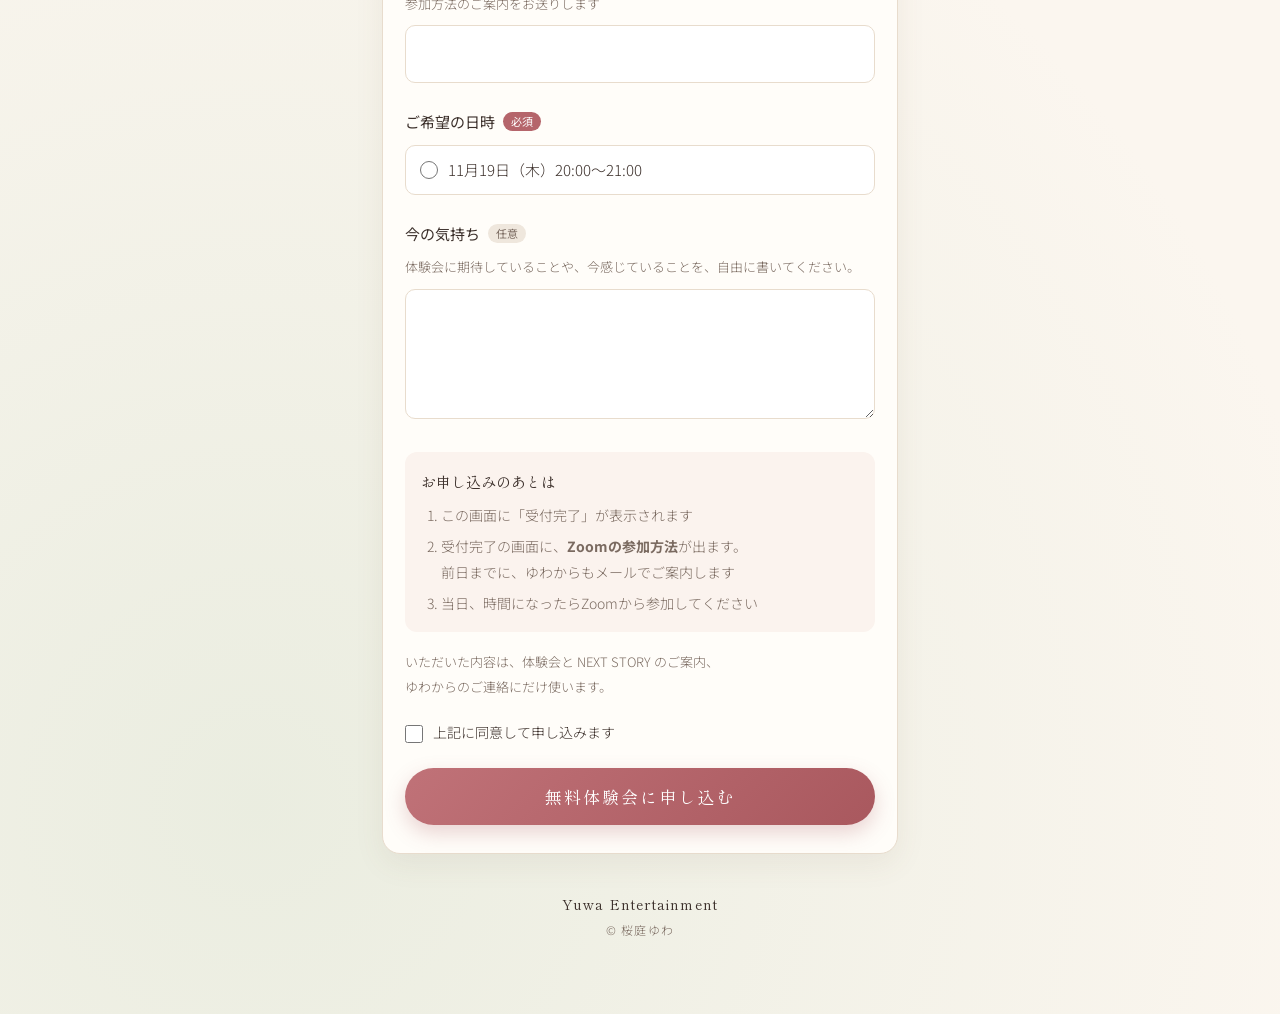
==== commit 234b9470: "体験会第1回を11/19(木)20:00に変更 Co-Authored-By: Claude Opus 5.5 <noreply@anthropic.com> Claude-Session: http" ====
--- a/index.html
+++ b/index.html
@@ -259,7 +259,7 @@
 <script>
   // ★ 開催日時：確定したらここを書きかえる（GASの DATES と同じ文字にすること）★
   const DATES = [
-    '11月18日（水）20:00〜21:00',
+    '11月19日（木）20:00〜21:00',
   ];
 
   // ★ 受付のしくみ：'formspree'（仮）か 'gas'（本番）★
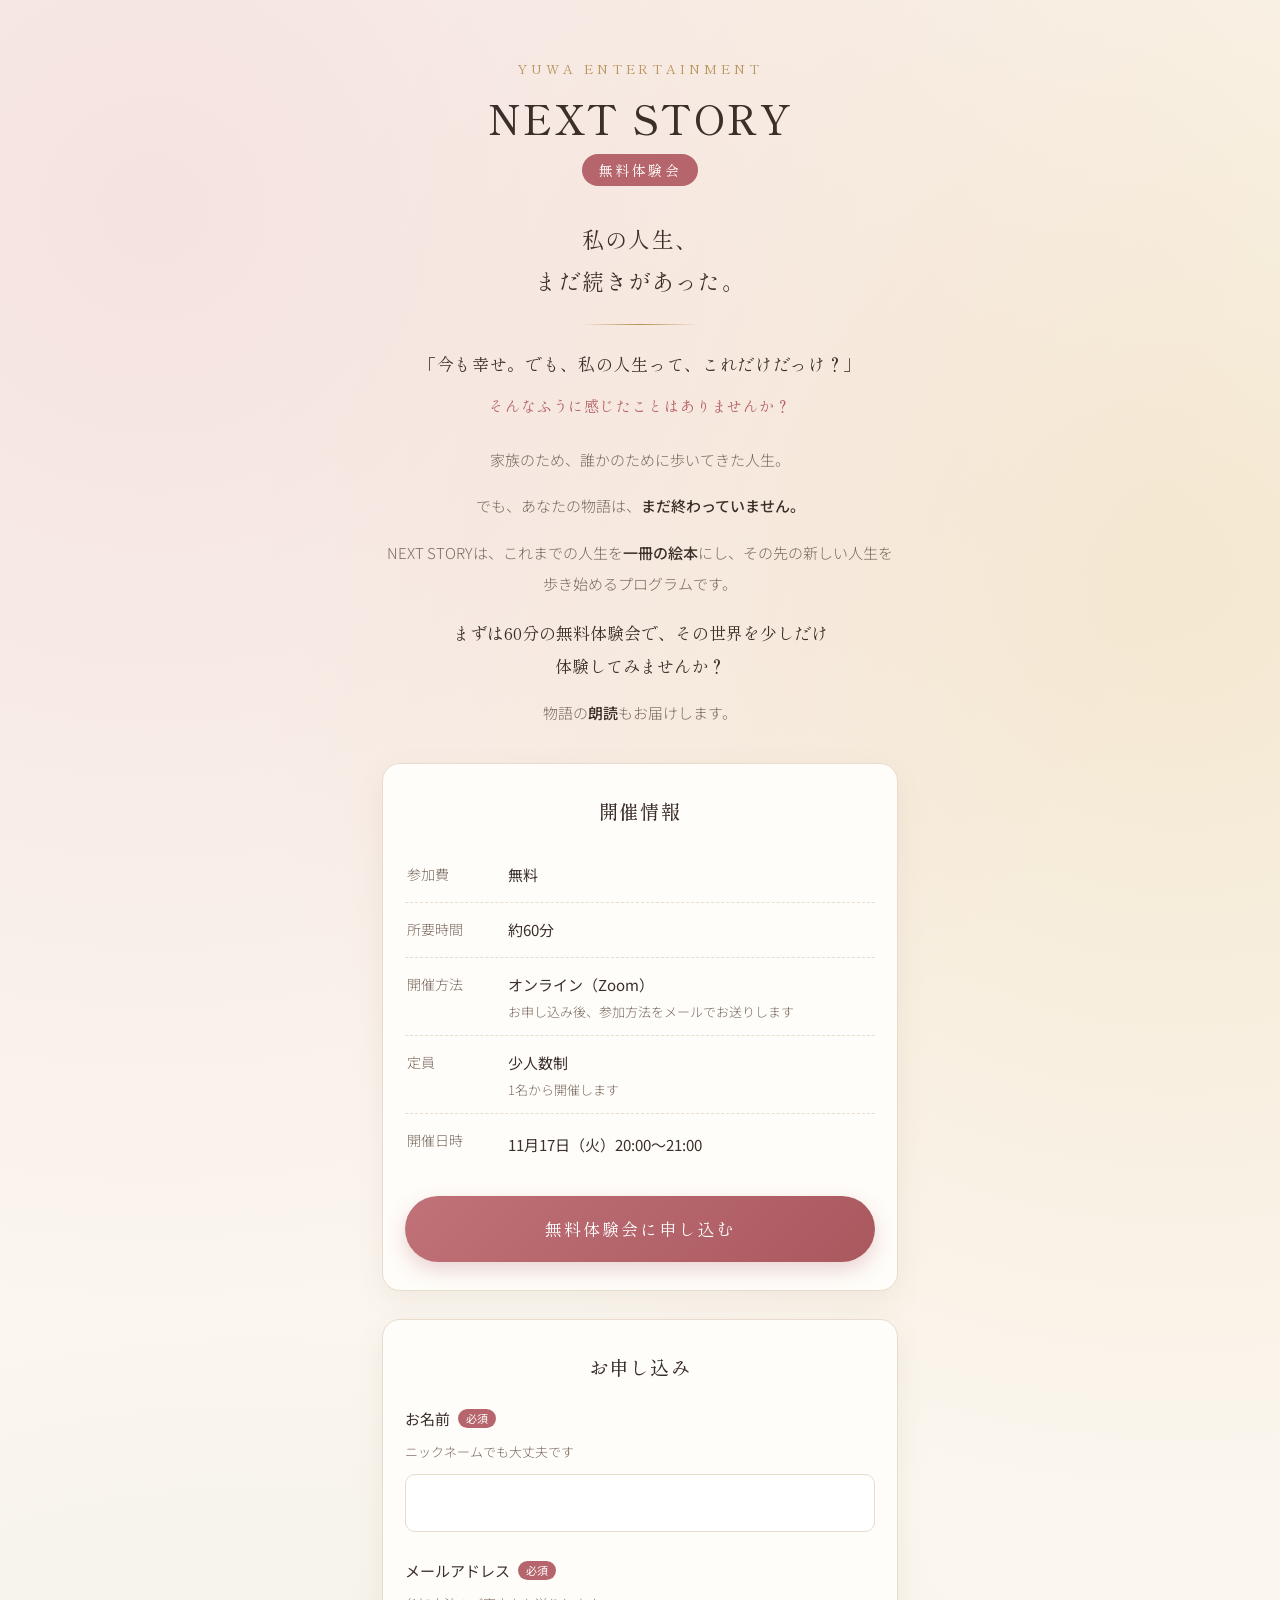
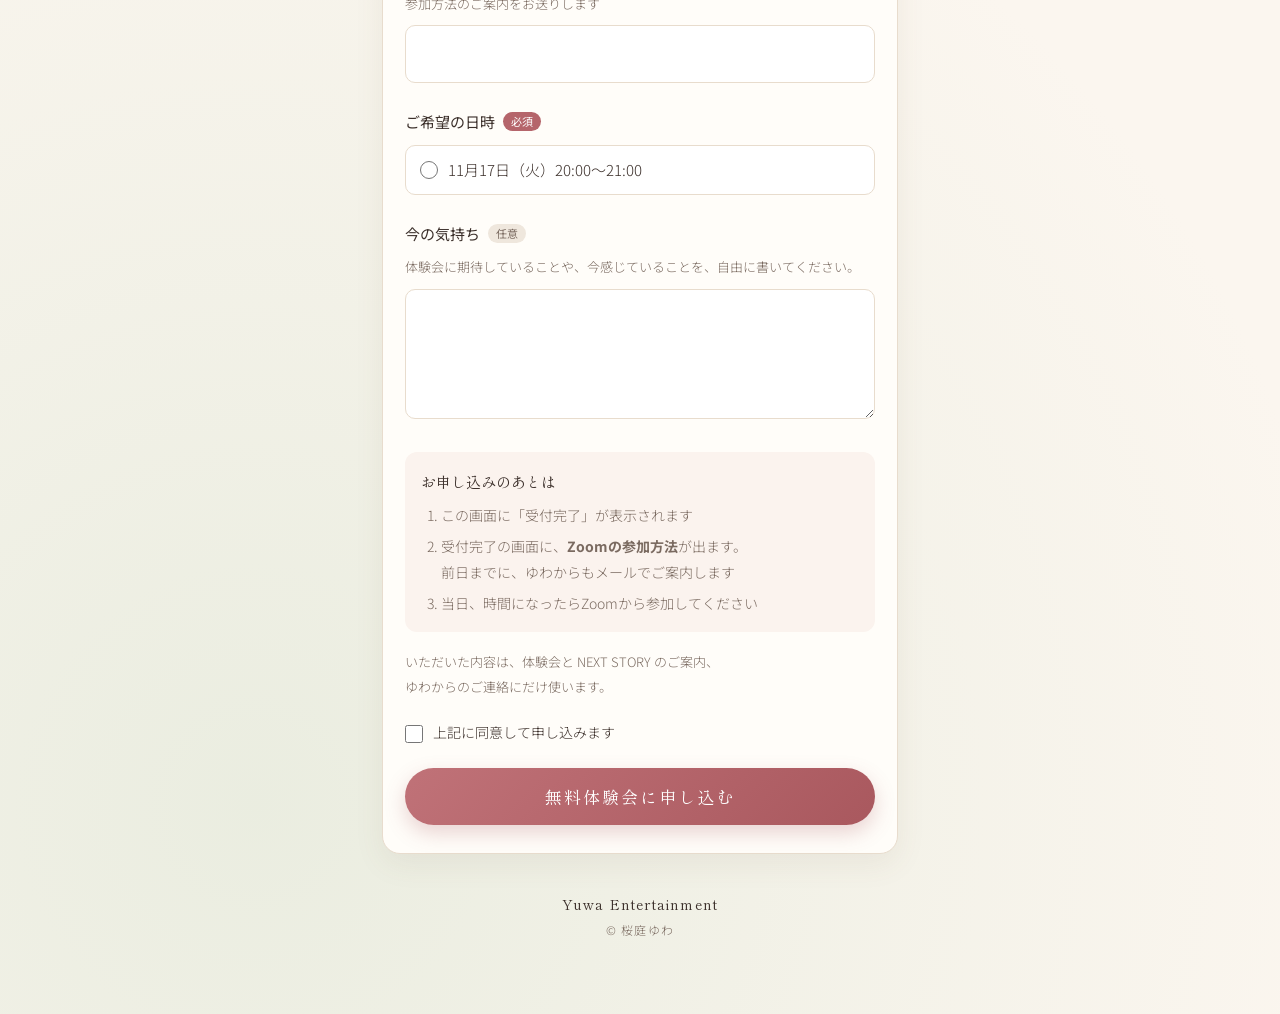
==== commit 0835c785: "体験会の日程を11月17日（火）に変更 Co-Authored-By: Claude Opus 5.5 <noreply@anthropic.com> Claude-Session: https://" ====
--- a/index.html
+++ b/index.html
@@ -259,7 +259,7 @@
 <script>
   // ★ 開催日時：確定したらここを書きかえる（GASの DATES と同じ文字にすること）★
   const DATES = [
-    '11月19日（木）20:00〜21:00',
+    '11月17日（火）20:00〜21:00',
   ];
 
   // ★ 受付のしくみ：'formspree'（仮）か 'gas'（本番）★
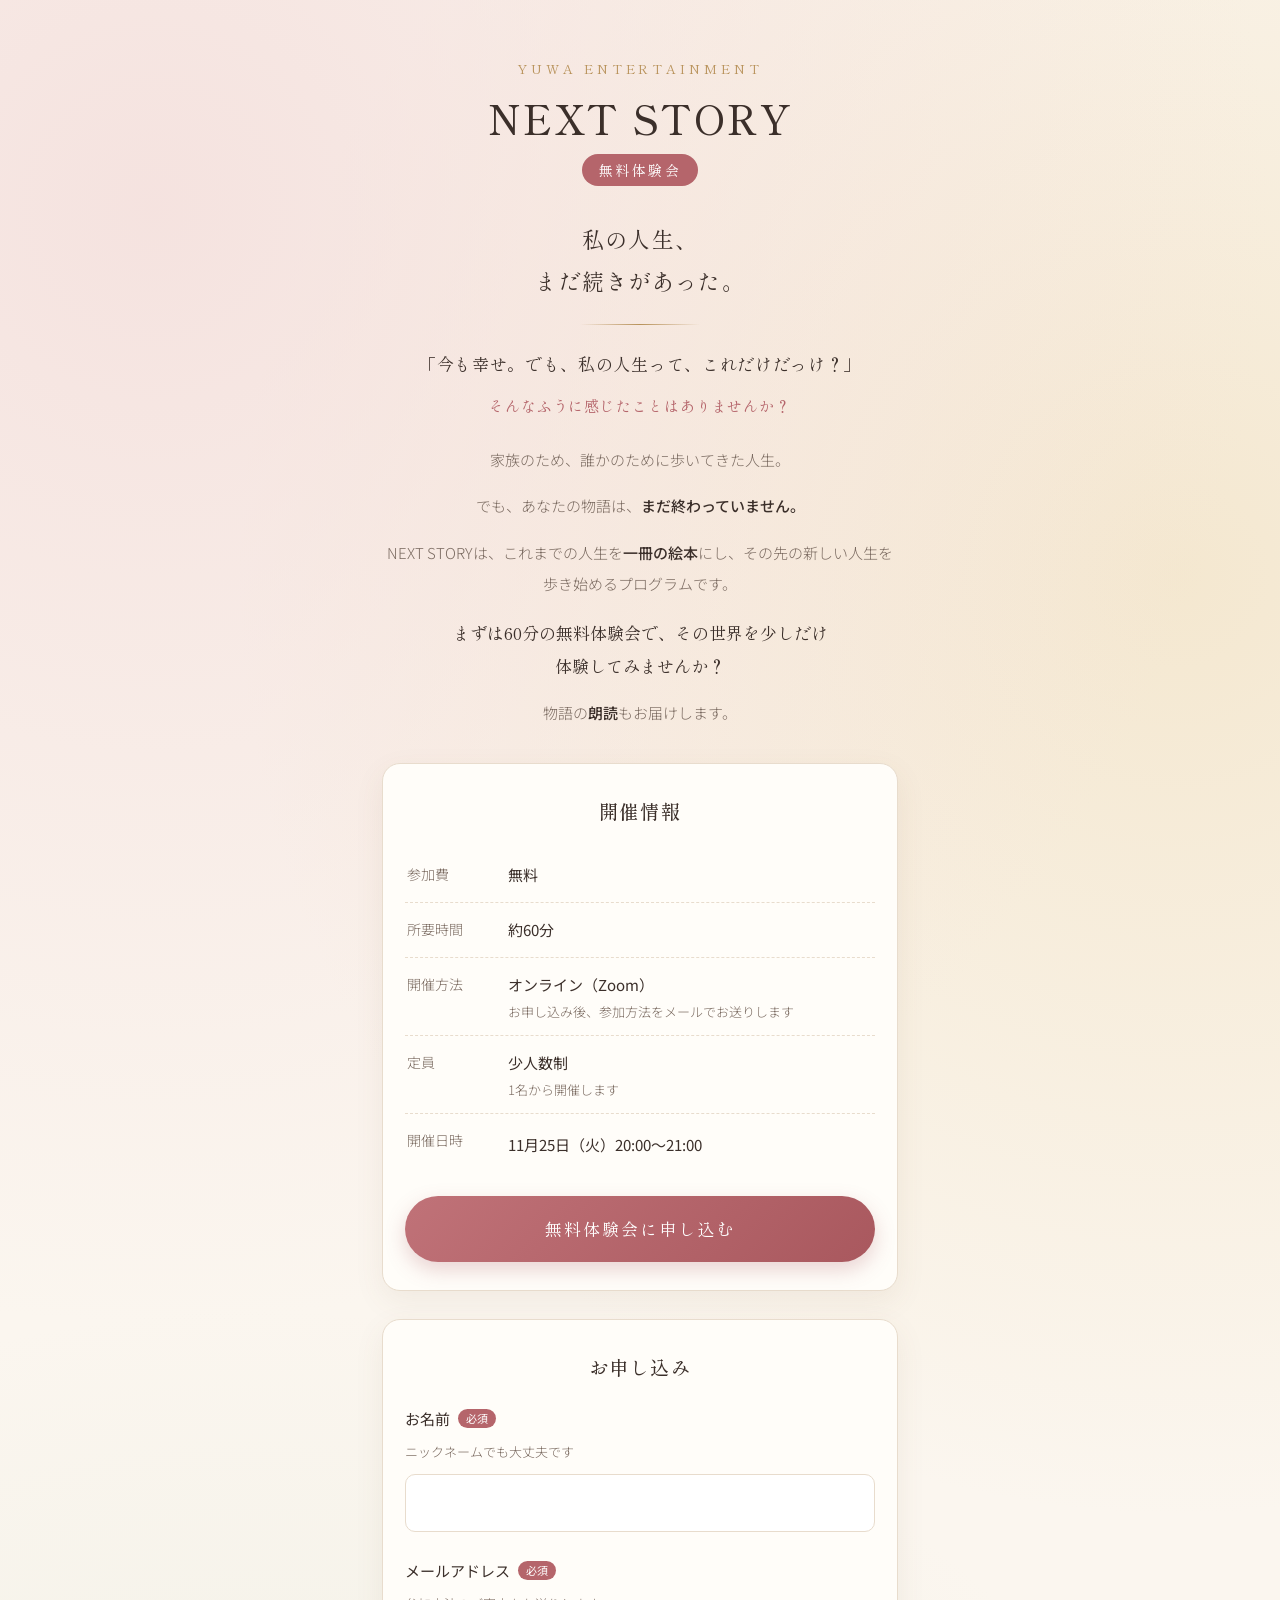
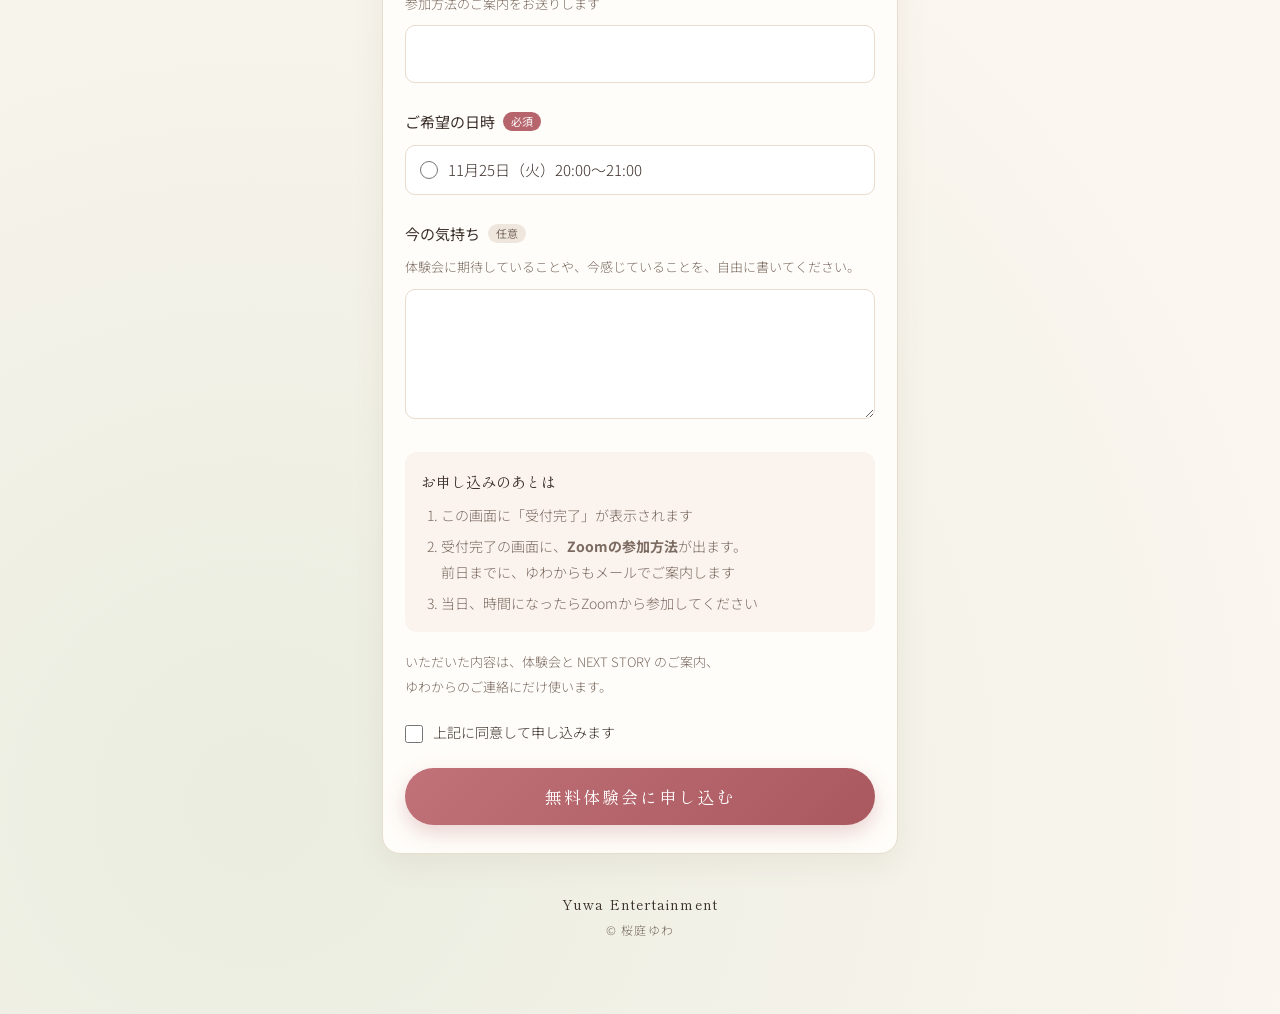
==== commit 64675ec9: "体験会の開催日を11月25日（火）20:00〜21:00に変更 Co-Authored-By: Claude Opus 5.5 <noreply@anthropic.com> Claude-Sessi" ====
--- a/index.html
+++ b/index.html
@@ -259,7 +259,7 @@
 <script>
   // ★ 開催日時：確定したらここを書きかえる（GASの DATES と同じ文字にすること）★
   const DATES = [
-    '11月17日（火）20:00〜21:00',
+    '11月25日（火）20:00〜21:00',
   ];
 
   // ★ 受付のしくみ：'formspree'（仮）か 'gas'（本番）★
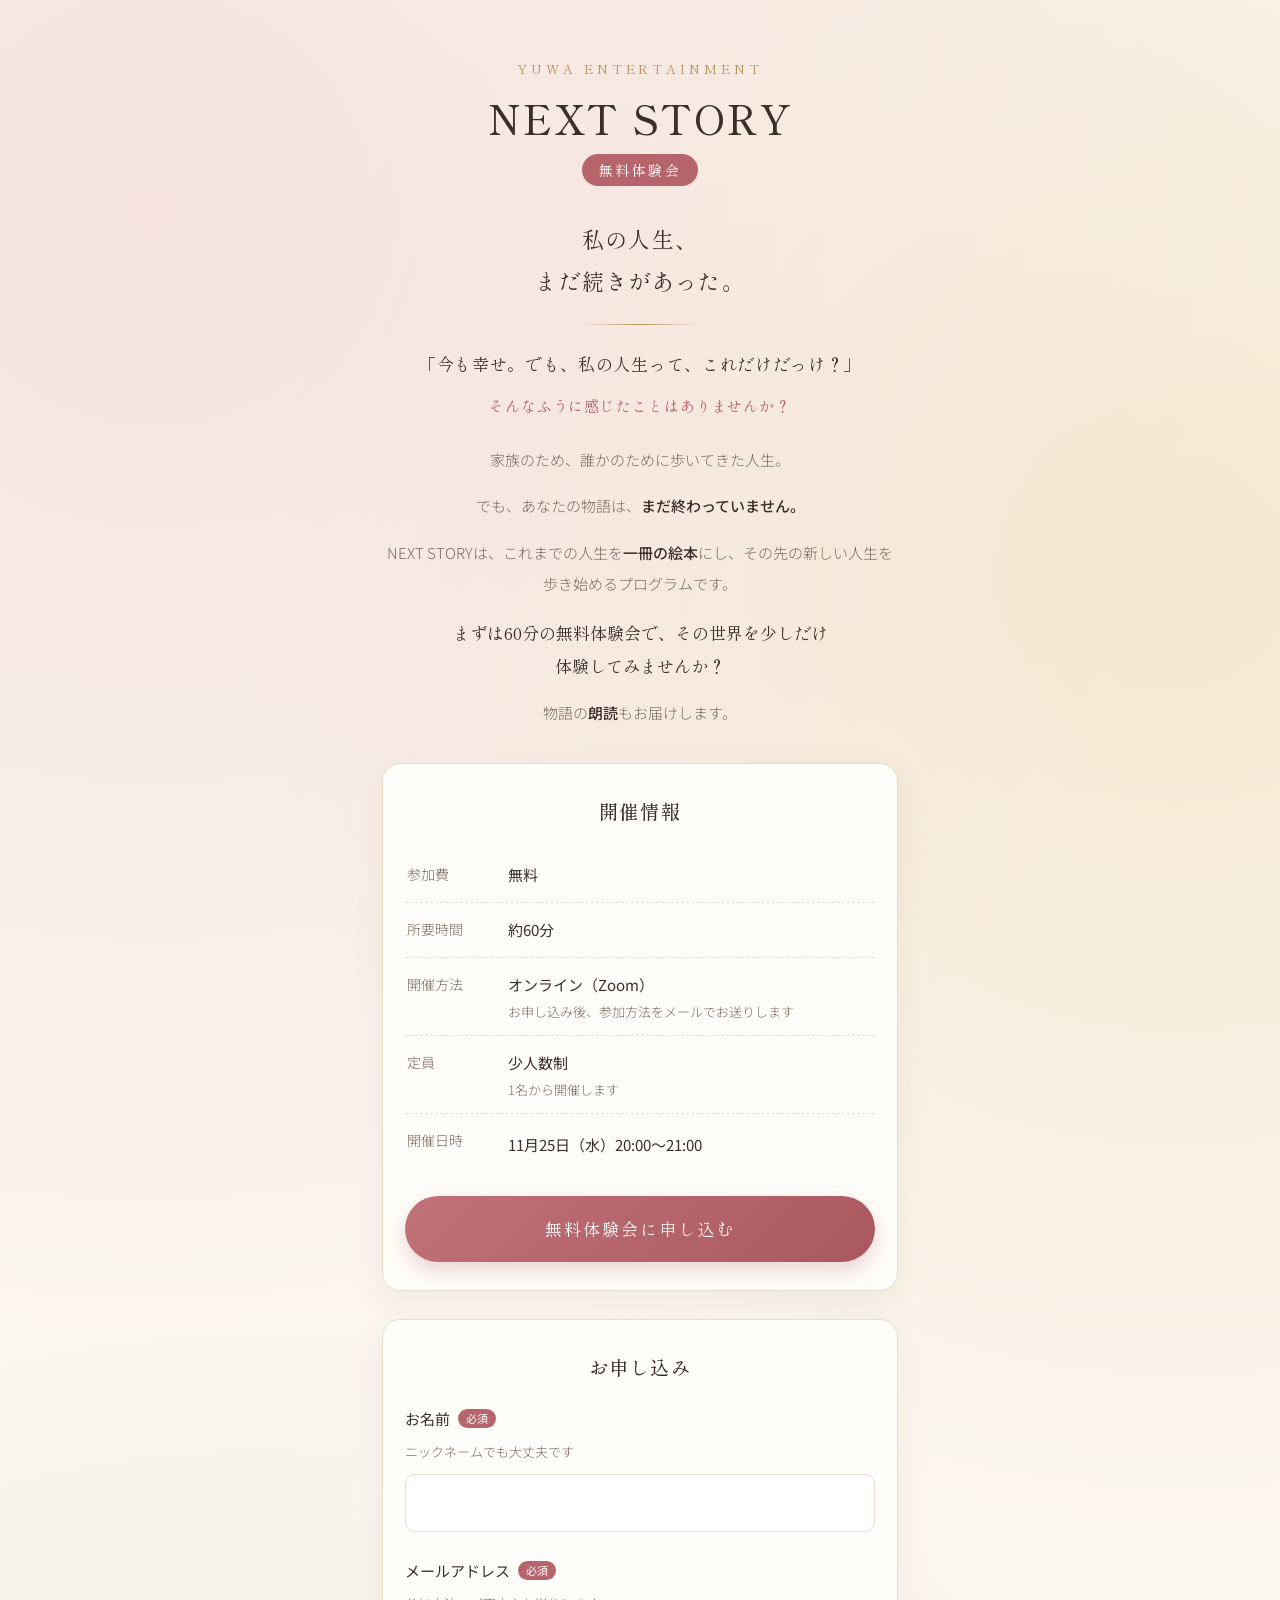
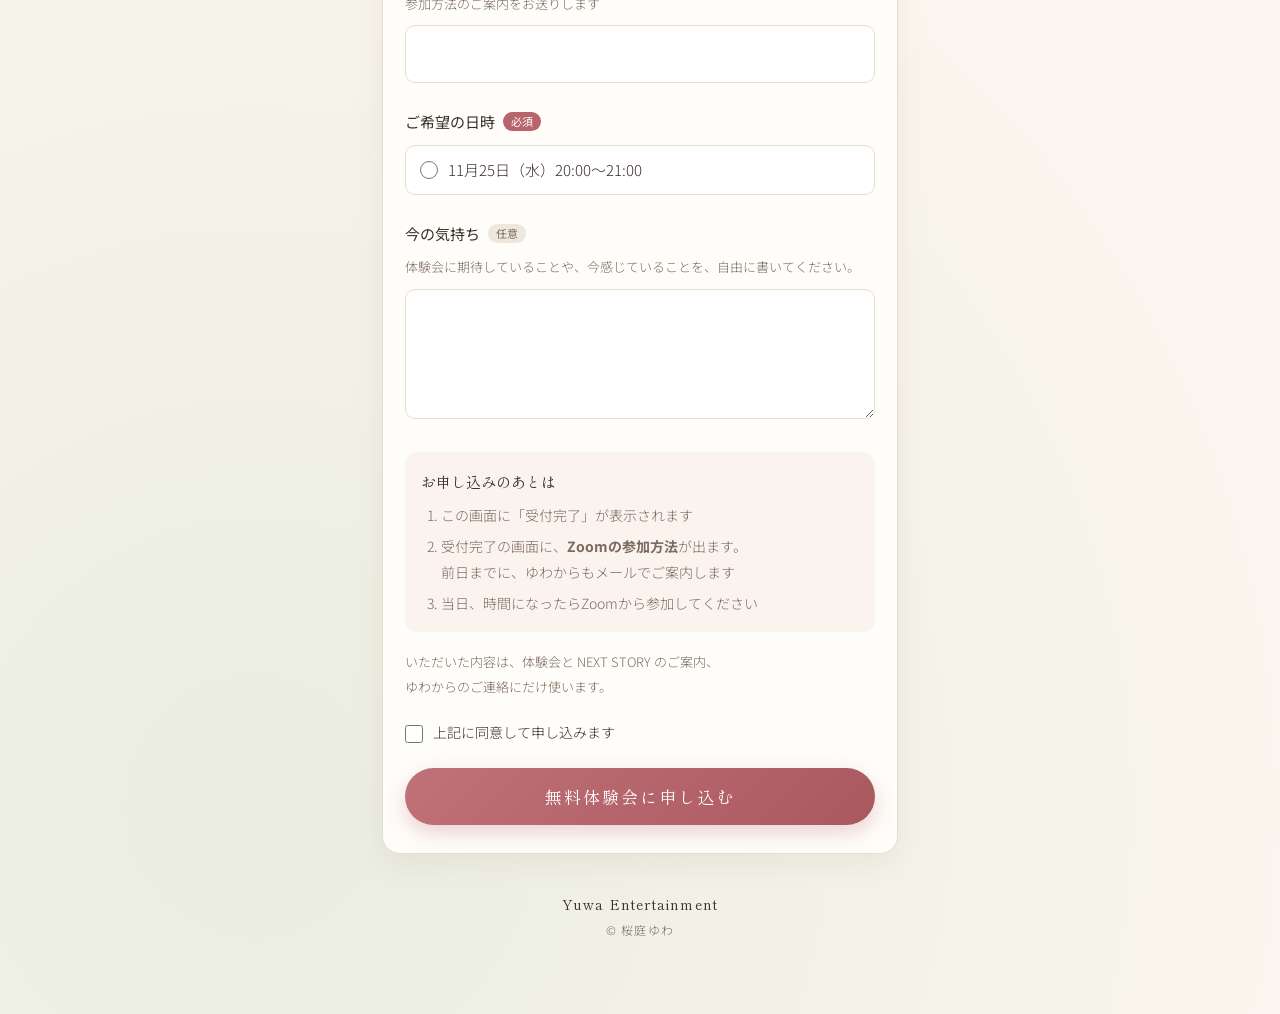
==== commit 45800e13: "体験会の曜日を水曜に修正 Co-Authored-By: Claude Opus 5.5 <noreply@anthropic.com> Claude-Session: https://claude." ====
--- a/index.html
+++ b/index.html
@@ -259,7 +259,7 @@
 <script>
   // ★ 開催日時：確定したらここを書きかえる（GASの DATES と同じ文字にすること）★
   const DATES = [
-    '11月25日（火）20:00〜21:00',
+    '11月25日（水）20:00〜21:00',
   ];
 
   // ★ 受付のしくみ：'formspree'（仮）か 'gas'（本番）★
